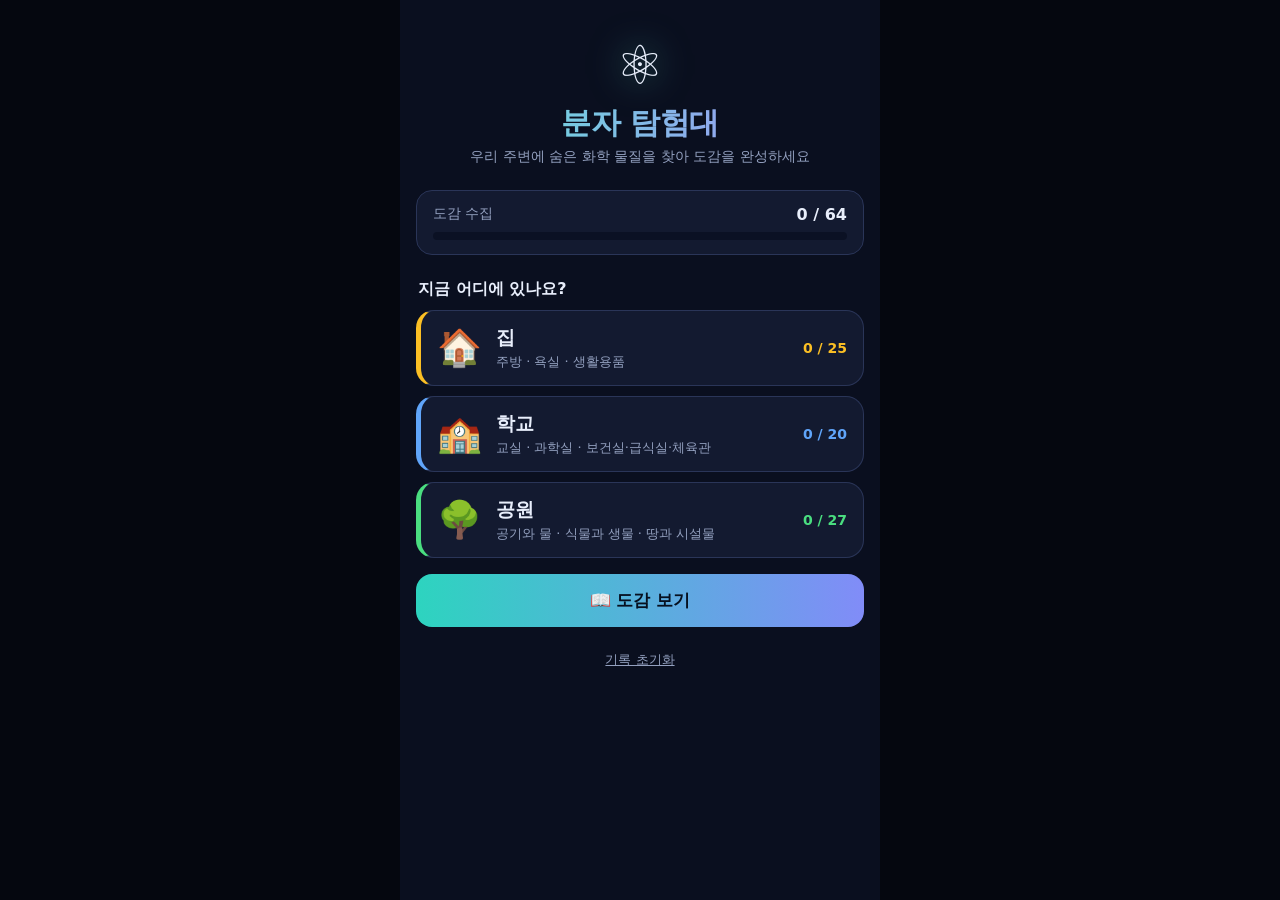
==== index.html @ b50234a3 "분자 탐험대 첫 버전: 화학 물질 채집 도감 게임 Co-Authored-By: Claude Fable 5.2 <noreply@anthropic.com>" ====
<!doctype html>
<html lang="ko">
<head>
<meta charset="utf-8">
<meta name="viewport" content="width=device-width, initial-scale=1, viewport-fit=cover, user-scalable=no">
<meta name="theme-color" content="#0a0f1f">
<meta name="apple-mobile-web-app-capable" content="yes">
<meta name="mobile-web-app-capable" content="yes">
<link rel="manifest" href="manifest.json">
<link rel="icon" href="icon.svg" type="image/svg+xml">
<title>분자 탐험대</title>
<link rel="stylesheet" href="style.css">
</head>
<body>
<div id="app">

  <!-- 홈 -->
  <section id="s-home" class="screen active">
    <header class="hero">
      <div class="logo">⚛️</div>
      <h1>분자 탐험대</h1>
      <p>우리 주변에 숨은 화학 물질을 찾아 도감을 완성하세요</p>
    </header>
    <div class="total">
      <div class="total-row"><span>도감 수집</span><b id="home-count">0 / 0</b></div>
      <div class="bar"><i id="home-bar"></i></div>
    </div>
    <h2 class="sec">지금 어디에 있나요?</h2>
    <div id="place-list" class="place-list"></div>
    <button id="btn-dex" class="btn wide">📖 도감 보기</button>
    <button id="btn-reset" class="link">기록 초기화</button>
  </section>

  <!-- 구역 선택 -->
  <section id="s-zones" class="screen">
    <div class="topbar"><button class="back" data-go="home">‹</button><h2 id="zones-title"></h2></div>
    <p class="guide">탐색할 구역을 고르세요. 카메라가 켜지면 휴대폰을 돌려 주변을 둘러보세요.</p>
    <div id="zone-list" class="zone-list"></div>
  </section>

  <!-- AR 탐색 -->
  <section id="s-ar" class="screen ar">
    <video id="cam" playsinline muted autoplay></video>
    <div id="ar-bg"></div>
    <div id="orbs"></div>
    <div class="reticle"></div>
    <div class="ar-top">
      <button class="back" id="ar-back">‹</button>
      <div class="ar-title"><b id="ar-zone"></b><span id="ar-count"></span></div>
      <button class="chip" id="ar-dex">📖</button>
    </div>
    <div id="ar-arrow-l" class="ar-arrow l">◀<span>신호</span></div>
    <div id="ar-arrow-r" class="ar-arrow r"><span>신호</span>▶</div>
    <div class="ar-bottom"><div id="ar-hint"></div></div>
  </section>

  <!-- 도감 -->
  <section id="s-dex" class="screen">
    <div class="topbar"><button class="back" id="dex-back">‹</button><h2>화학 물질 도감</h2><b id="dex-count" class="count"></b></div>
    <div id="dex-filters" class="filters"></div>
    <div id="dex-grid" class="dex-grid"></div>
  </section>

  <!-- 물질 카드 (채집 / 상세) -->
  <div id="sheet" class="sheet hidden">
    <div class="sheet-inner">
      <button id="sheet-close" class="close">✕</button>
      <div class="sheet-head">
        <span id="sh-no" class="no"></span>
        <span id="sh-badge" class="badge"></span>
      </div>
      <h2 id="sh-name"></h2>
      <div id="sh-formula" class="formula"></div>
      <div class="mol-wrap">
        <canvas id="mol"></canvas>
        <div id="sh-scanline" class="scanline"></div>
        <div class="mol-tip">손가락으로 돌려 보세요</div>
      </div>
      <div id="sh-scan" class="scan-area">
        <p id="sh-signal"></p>
        <button id="btn-scan" class="scan-btn"><i id="scan-fill"></i><span>길게 눌러 분석하기</span></button>
      </div>
      <div id="sh-info" class="info">
        <div id="sh-new" class="newtag"></div>
        <p id="sh-desc" class="desc"></p>
        <p id="sh-simple" class="simple"></p>
        <div id="sh-legend" class="legend"></div>
        <h3>어디에 있을까?</h3>
        <ul id="sh-sources" class="sources"></ul>
        <button id="btn-ok" class="btn wide">확인</button>
      </div>
    </div>
  </div>

  <div id="toast" class="toast"></div>
</div>
<script src="js/data.js"></script>
<script src="js/chem.js"></script>
<script src="js/render.js"></script>
<script src="js/app.js"></script>
</body>
</html>
---- style.css ----
:root {
  --bg: #0a0f1f; --panel: #131a30; --panel2: #1b2442; --line: #2a3558;
  --text: #e8eefb; --dim: #93a0bf; --acc: #5eead4; --acc2: #a78bfa;
  --sat: env(safe-area-inset-top, 0px); --sab: env(safe-area-inset-bottom, 0px);
}
* { box-sizing: border-box; -webkit-tap-highlight-color: transparent; }
html, body { margin: 0; height: 100%; background: #05070f; color: var(--text); overscroll-behavior: none;
  font-family: system-ui, -apple-system, "Apple SD Gothic Neo", "Malgun Gothic", "Noto Sans KR", sans-serif; }
button { font: inherit; color: inherit; border: 0; background: none; cursor: pointer; touch-action: manipulation; }
#app { position: relative; max-width: 480px; height: 100dvh; margin: 0 auto; background: var(--bg); overflow: hidden; }
.screen { position: absolute; inset: 0; display: none; flex-direction: column; overflow-y: auto;
  padding: calc(var(--sat) + 16px) 16px calc(var(--sab) + 20px); }
.screen.active { display: flex; }

/* 홈 */
.hero { text-align: center; padding: 18px 0 8px; }
.logo { font-size: 54px; filter: drop-shadow(0 0 18px rgba(94, 234, 212, .6)); animation: float 4s ease-in-out infinite; }
.hero h1 { margin: 6px 0 4px; font-size: 30px; letter-spacing: -.5px;
  background: linear-gradient(90deg, var(--acc), var(--acc2)); -webkit-background-clip: text; background-clip: text; color: transparent; }
.hero p { margin: 0; color: var(--dim); font-size: 14px; }
.total { background: var(--panel); border: 1px solid var(--line); border-radius: 16px; padding: 14px 16px; margin: 16px 0 6px; }
.total-row { display: flex; justify-content: space-between; font-size: 14px; color: var(--dim); margin-bottom: 8px; }
.total-row b { color: var(--text); font-size: 16px; }
.bar { height: 8px; border-radius: 8px; background: #0b1124; overflow: hidden; }
.bar i { display: block; height: 100%; width: 0; border-radius: 8px; background: linear-gradient(90deg, var(--acc), var(--acc2)); transition: width .5s; }
.sec { font-size: 16px; margin: 18px 2px 10px; }
.place-list { display: grid; grid-template-columns: minmax(0, 1fr); gap: 10px; }
.place { display: flex; align-items: center; gap: 14px; width: 100%; text-align: left; padding: 14px 16px; min-height: 76px;
  background: var(--panel); border: 1px solid var(--line); border-radius: 18px; border-left: 5px solid var(--c); }
.place:active, .zone:active, .dex-card:active { transform: scale(.98); }
.place .em { font-size: 36px; }
.place .tx { flex: 1; min-width: 0; }
.place .tx b { display: block; font-size: 19px; }
.place .tx span { font-size: 13px; color: var(--dim); }
.place .pc { font-size: 14px; color: var(--c); font-weight: 700; white-space: nowrap; }
.btn { background: linear-gradient(90deg, #2dd4bf, #818cf8); color: #06101f; font-weight: 800; font-size: 17px; border-radius: 16px; padding: 15px 18px; min-height: 52px; }
.btn.wide { width: 100%; margin-top: 16px; }
.link { color: var(--dim); font-size: 13px; text-decoration: underline; margin: 14px auto 0; padding: 10px; }

/* 상단 바 */
.topbar { display: flex; align-items: center; gap: 8px; margin-bottom: 10px; }
.topbar h2 { margin: 0; font-size: 20px; flex: 1; }
.back { width: 44px; height: 44px; border-radius: 14px; background: var(--panel2); font-size: 26px; line-height: 1; flex: none; }
.count { color: var(--acc); font-size: 15px; }
.guide { color: var(--dim); font-size: 14px; margin: 0 2px 14px; line-height: 1.5; }
.zone-list { display: grid; grid-template-columns: minmax(0, 1fr); gap: 10px; }
.zone { display: flex; align-items: center; gap: 14px; text-align: left; padding: 16px; min-height: 84px; background: var(--panel); border: 1px solid var(--line); border-radius: 18px; }
.zone .em { font-size: 34px; }
.zone .tx { flex: 1; min-width: 0; }
.zone .tx b { font-size: 18px; display: block; margin-bottom: 6px; }
.zone .tx small { color: var(--dim); font-size: 12px; display: block; margin-top: 5px; overflow: hidden; text-overflow: ellipsis; white-space: nowrap; }
.zone .go { color: var(--acc); font-weight: 800; font-size: 14px; white-space: nowrap; }

/* AR */
.screen.ar { padding: 0; overflow: hidden; touch-action: none; user-select: none; -webkit-user-select: none; }
#cam, #ar-bg { position: absolute; inset: 0; width: 100%; height: 100%; object-fit: cover; }
#ar-bg { background:
  radial-gradient(60% 40% at 30% 30%, rgba(94, 234, 212, .22), transparent 70%),
  radial-gradient(50% 40% at 75% 70%, rgba(167, 139, 250, .25), transparent 70%),
  repeating-linear-gradient(0deg, rgba(255, 255, 255, .04) 0 1px, transparent 1px 44px),
  repeating-linear-gradient(90deg, rgba(255, 255, 255, .04) 0 1px, transparent 1px 44px), #0a1024;
  background-size: auto, auto, 44px 44px, 44px 44px, auto; }
.ar.has-cam #ar-bg { display: none; }
#orbs { position: absolute; inset: 0; overflow: hidden; }
.orb { position: absolute; left: 0; top: 0; width: 96px; margin: -48px 0 0 -48px; text-align: center; will-change: transform; pointer-events: auto; }
.orb .ball { width: 84px; height: 84px; margin: 0 auto; border-radius: 50%; display: grid; place-items: center; font-size: 36px; position: relative;
  background: radial-gradient(circle at 35% 30%, rgba(255, 255, 255, .55), rgba(94, 234, 212, .35) 45%, rgba(20, 30, 70, .55) 100%);
  border: 2px solid rgba(94, 234, 212, .9); box-shadow: 0 0 22px rgba(94, 234, 212, .8), inset 0 0 18px rgba(255, 255, 255, .25);
  animation: bob 3s ease-in-out infinite; }
.orb .ball::after { content: "?"; position: absolute; right: -4px; top: -6px; width: 28px; height: 28px; border-radius: 50%; background: #f59e0b; color: #1a1200; font-size: 17px; font-weight: 900; display: grid; place-items: center; }
.orb.found .ball { border-color: rgba(203, 213, 225, .6); box-shadow: none; opacity: .6; background: rgba(30, 41, 80, .6); }
.orb.found .ball::after { content: "✓"; background: #34d399; }
.orb .lb { display: inline-block; margin-top: 6px; padding: 3px 9px; border-radius: 10px; font-size: 12px; font-weight: 700; background: rgba(5, 8, 20, .72); white-space: nowrap; }
.reticle { position: absolute; left: 50%; top: 50%; width: 150px; height: 150px; margin: -75px 0 0 -75px; border-radius: 50%; border: 1.5px dashed rgba(255, 255, 255, .28); pointer-events: none; }
.ar-top { position: absolute; left: 0; right: 0; top: 0; display: flex; align-items: center; gap: 10px; padding: calc(var(--sat) + 12px) 12px 22px;
  background: linear-gradient(rgba(4, 7, 18, .8), transparent); }
.ar-top .back, .chip { background: rgba(19, 26, 48, .85); }
.chip { width: 44px; height: 44px; border-radius: 14px; font-size: 20px; }
.ar-title { flex: 1; text-align: center; line-height: 1.25; }
.ar-title b { display: block; font-size: 17px; }
.ar-title span { font-size: 13px; color: var(--acc); font-weight: 700; }
.ar-bottom { position: absolute; left: 0; right: 0; bottom: 0; padding: 26px 16px calc(var(--sab) + 18px); text-align: center; pointer-events: none;
  background: linear-gradient(transparent, rgba(4, 7, 18, .8)); }
#ar-hint { font-size: 14px; color: #dbe6ff; }
.ar-arrow { position: absolute; top: 50%; transform: translateY(-50%); display: none; align-items: center; gap: 4px; padding: 10px 8px; font-size: 22px; color: #fbbf24; font-weight: 800;
  background: rgba(5, 8, 20, .6); pointer-events: none; animation: pulse 1.1s ease-in-out infinite; }
.ar-arrow span { font-size: 12px; }
.ar-arrow.l { left: 0; border-radius: 0 14px 14px 0; }
.ar-arrow.r { right: 0; border-radius: 14px 0 0 14px; }
.ar-arrow.on { display: flex; }

/* 도감 */
.filters { display: flex; gap: 8px; overflow-x: auto; padding: 2px 0 12px; margin: 0 -16px; padding-left: 16px; padding-right: 16px; scrollbar-width: none; flex: none; }
.filters::-webkit-scrollbar { display: none; }
.fchip { flex: none; padding: 9px 14px; min-height: 40px; border-radius: 20px; background: var(--panel2); font-size: 14px; color: var(--dim); border: 1px solid transparent; }
.fchip.on { background: rgba(94, 234, 212, .15); border-color: var(--acc); color: var(--acc); font-weight: 700; }
.dex-grid { display: grid; grid-template-columns: repeat(3, 1fr); gap: 9px; padding-bottom: 20px; }
.dex-card { position: relative; aspect-ratio: 1 / 1.12; border-radius: 16px; background: var(--panel); border: 1px solid var(--line); padding: 8px 6px; display: flex; flex-direction: column; align-items: center; justify-content: center; text-align: center; overflow: hidden; min-width: 0; }
.dex-card .n { position: absolute; left: 8px; top: 6px; font-size: 11px; color: var(--dim); }
.dex-card .dot { position: absolute; right: 8px; top: 8px; width: 9px; height: 9px; border-radius: 50%; background: var(--g); }
.dex-card .f { font-size: 17px; font-weight: 800; color: var(--g); margin-bottom: 6px; word-break: break-all; line-height: 1.15; }
.dex-card .f.long { font-size: 13px; }
.dex-card .nm { font-size: 11.5px; line-height: 1.25; word-break: break-all; max-width: 100%; }
.dex-card.got { border-color: color-mix(in srgb, var(--g) 55%, transparent); background: linear-gradient(160deg, color-mix(in srgb, var(--g) 16%, var(--panel)), var(--panel)); }
.dex-card.lock .f { color: #3b4770; font-size: 30px; }
.dex-card.lock .nm { color: #56628a; }
.dex-card.sp { border-style: dashed; }

/* 물질 카드 */
.sheet { position: absolute; inset: 0; z-index: 20; background: rgba(3, 5, 14, .86); backdrop-filter: blur(6px); -webkit-backdrop-filter: blur(6px); display: flex; align-items: flex-end; }
.sheet.hidden { display: none; }
.sheet-inner { position: relative; width: 100%; max-height: 100%; overflow-y: auto; background: var(--panel); border-radius: 26px 26px 0 0; border-top: 1px solid var(--line);
  padding: 18px 18px calc(var(--sab) + 20px); animation: up .28s ease-out; }
.close { position: absolute; right: 12px; top: 12px; width: 44px; height: 44px; border-radius: 50%; background: var(--panel2); font-size: 17px; z-index: 2; }
.sheet-head { display: flex; align-items: center; gap: 8px; }
.no { color: var(--dim); font-size: 13px; font-weight: 700; }
.badge { font-size: 12px; font-weight: 800; padding: 3px 10px; border-radius: 10px; background: var(--g, #334); color: #08101f; }
.sheet h2 { margin: 8px 44px 2px 0; font-size: 24px; word-break: keep-all; }
.formula { color: var(--acc); font-size: 18px; font-weight: 700; min-height: 24px; }
.mol-wrap { position: relative; height: min(38dvh, 300px); margin: 10px 0; border-radius: 20px; overflow: hidden;
  background: radial-gradient(circle at 50% 45%, #25315c, #0b1124 75%); border: 1px solid var(--line); }
#mol { width: 100%; height: 100%; display: block; touch-action: none; transition: filter .6s; }
.mystery #mol { filter: blur(7px) grayscale(1) brightness(.55); }
.mol-tip { position: absolute; left: 0; right: 0; bottom: 8px; text-align: center; font-size: 11px; color: rgba(255, 255, 255, .45); pointer-events: none; }
.scanline { position: absolute; left: 0; right: 0; height: 3px; top: 0; background: var(--acc); box-shadow: 0 0 16px 4px rgba(94, 234, 212, .7); display: none; }
.scanning .scanline { display: block; animation: scan 1s linear infinite; }
.scan-area { text-align: center; display: none; }
.mystery .scan-area { display: block; }
.mystery .info { display: none; }
.scan-area p { color: var(--dim); font-size: 14px; margin: 6px 0 12px; }
.scan-btn { position: relative; width: 100%; min-height: 60px; border-radius: 18px; background: var(--panel2); border: 2px solid var(--acc); font-size: 17px; font-weight: 800; overflow: hidden;
  touch-action: none; user-select: none; -webkit-user-select: none; -webkit-touch-callout: none; }
.scan-btn i { position: absolute; left: 0; top: 0; bottom: 0; width: 0; background: linear-gradient(90deg, #2dd4bf, #818cf8); }
.scan-btn span { position: relative; }
.newtag { display: none; margin: 4px 0 8px; padding: 8px 12px; border-radius: 12px; font-weight: 800; font-size: 14px; background: rgba(251, 191, 36, .16); color: #fcd34d; }
.newtag.on { display: block; animation: pop .4s ease-out; }
.desc { font-size: 15.5px; line-height: 1.65; margin: 8px 0; white-space: pre-line; word-break: keep-all; }
.simple { font-size: 13px; line-height: 1.55; color: #fbd38d; background: rgba(251, 191, 36, .08); border-radius: 12px; padding: 9px 12px; margin: 8px 0; word-break: keep-all; }
.simple:empty { display: none; }
.legend { display: flex; flex-wrap: wrap; gap: 6px 10px; margin: 10px 0 4px; }
.legend span { display: inline-flex; align-items: center; gap: 5px; font-size: 12.5px; color: var(--dim); }
.legend i { width: 13px; height: 13px; border-radius: 50%; display: inline-block; border: 1px solid rgba(255, 255, 255, .25); }
.info h3 { font-size: 14px; margin: 16px 0 6px; color: var(--dim); }
.sources { list-style: none; margin: 0; padding: 0; display: grid; gap: 6px; }
.sources li { display: flex; align-items: center; gap: 8px; font-size: 14px; padding: 9px 12px; border-radius: 12px; background: var(--panel2); color: var(--dim); }
.sources li.ok { color: var(--text); }
.sources li b { margin-left: auto; font-size: 12px; color: #56628a; white-space: nowrap; }
.sources li.ok b { color: #34d399; }

.toast { position: absolute; left: 50%; bottom: calc(var(--sab) + 90px); transform: translate(-50%, 20px); z-index: 30; max-width: 86%; padding: 12px 18px; border-radius: 16px;
  background: #f8fafc; color: #0b1124; font-size: 14px; font-weight: 700; text-align: center; opacity: 0; pointer-events: none; transition: .3s; word-break: keep-all; }
.toast.on { opacity: 1; transform: translate(-50%, 0); }

@keyframes float { 50% { transform: translateY(-7px); } }
@keyframes bob { 50% { transform: translateY(-8px); } }
@keyframes pulse { 50% { opacity: .45; } }
@keyframes up { from { transform: translateY(40px); opacity: 0; } }
@keyframes pop { from { transform: scale(.8); opacity: 0; } }
@keyframes scan { from { top: 0; } to { top: 100%; } }
@media (prefers-reduced-motion: reduce) { * { animation: none !important; } }
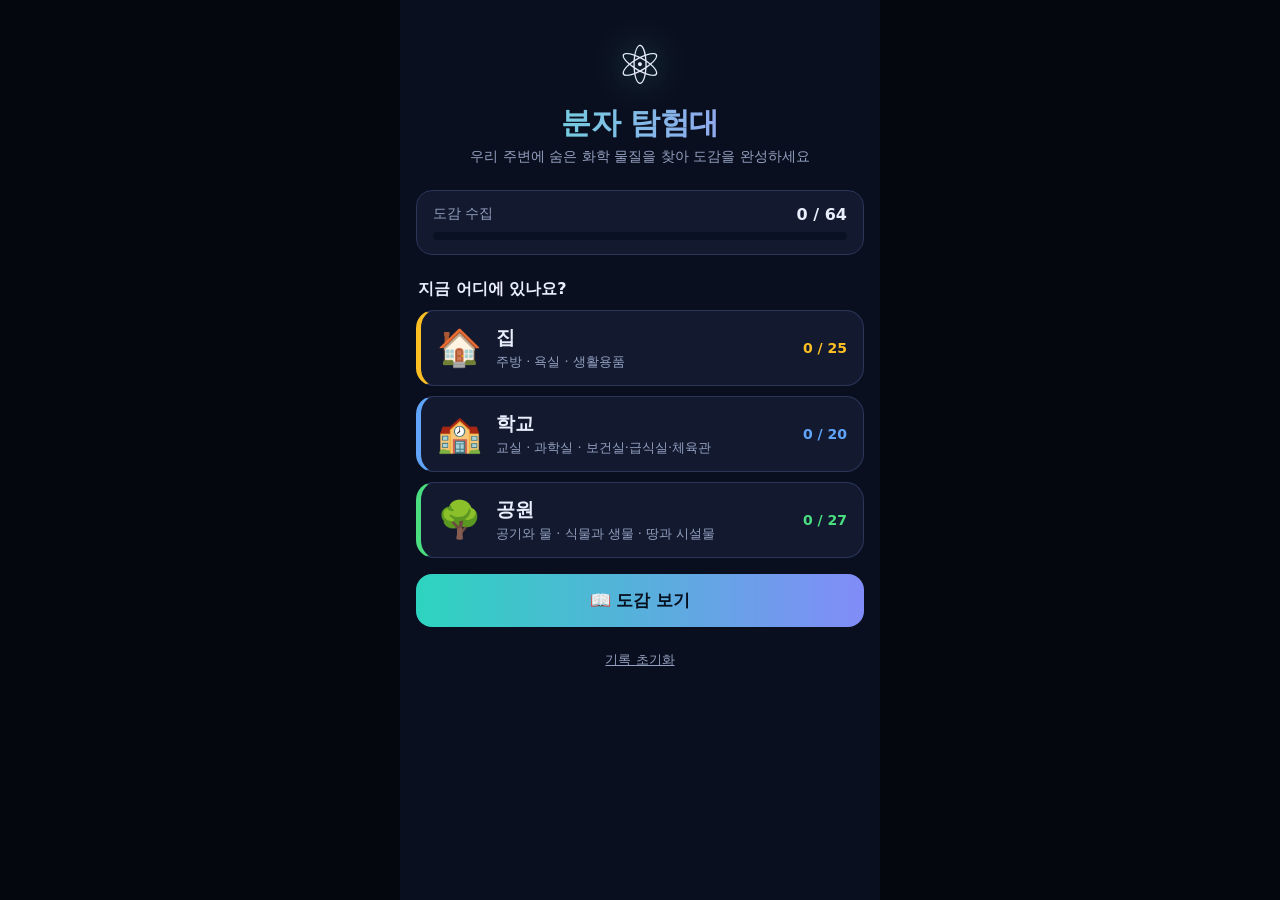
==== commit 0c4191a2: "카메라로 실제 물건을 인식해야 물질이 나타나도록 변경 - 기기 내 CLIP 모델(transformers.js)로 구역별 물건 인식 - 방향 센서 기반 가상 신호 제거, 사진으로 찾" ====
--- a/index.html
+++ b/index.html
@@ -34,24 +34,31 @@
   <!-- 구역 선택 -->
   <section id="s-zones" class="screen">
     <div class="topbar"><button class="back" data-go="home">‹</button><h2 id="zones-title"></h2></div>
-    <p class="guide">탐색할 구역을 고르세요. 카메라가 켜지면 휴대폰을 돌려 주변을 둘러보세요.</p>
+    <p class="guide">탐색할 구역을 고르세요. 카메라가 켜지면 그 구역에 있는 실제 물건을 비춰 보세요.</p>
     <div id="zone-list" class="zone-list"></div>
   </section>
 
-  <!-- AR 탐색 -->
+  <!-- 카메라 탐색 -->
   <section id="s-ar" class="screen ar">
     <video id="cam" playsinline muted autoplay></video>
     <div id="ar-bg"></div>
-    <div id="orbs"></div>
-    <div class="reticle"></div>
+    <img id="ar-photo" alt="">
+    <div class="frame"><i></i><i></i><i></i><i></i></div>
     <div class="ar-top">
       <button class="back" id="ar-back">‹</button>
       <div class="ar-title"><b id="ar-zone"></b><span id="ar-count"></span></div>
       <button class="chip" id="ar-dex">📖</button>
     </div>
-    <div id="ar-arrow-l" class="ar-arrow l">◀<span>신호</span></div>
-    <div id="ar-arrow-r" class="ar-arrow r"><span>신호</span>▶</div>
-    <div class="ar-bottom"><div id="ar-hint"></div></div>
+    <div id="ar-status" class="ar-status"></div>
+    <div class="ar-bottom">
+      <div id="ar-found" class="ar-found"></div>
+      <div class="ar-list-t">이 구역에서 찾을 물건</div>
+      <div id="ar-list" class="ar-list"></div>
+      <div class="ar-actions">
+        <label class="btn2">📷 사진으로 찾기<input type="file" accept="image/*" id="ar-file" hidden></label>
+        <button class="btn2" id="ar-photo-close">↩ 카메라로 돌아가기</button>
+      </div>
+    </div>
   </section>
 
   <!-- 도감 -->
@@ -95,6 +102,7 @@
   <div id="toast" class="toast"></div>
 </div>
 <script src="js/data.js"></script>
+<script src="js/embeds.js"></script>
 <script src="js/chem.js"></script>
 <script src="js/render.js"></script>
 <script src="js/app.js"></script>
--- a/style.css
+++ b/style.css
@@ -61,17 +61,16 @@
   repeating-linear-gradient(90deg, rgba(255, 255, 255, .04) 0 1px, transparent 1px 44px), #0a1024;
   background-size: auto, auto, 44px 44px, 44px 44px, auto; }
 .ar.has-cam #ar-bg { display: none; }
-#orbs { position: absolute; inset: 0; overflow: hidden; }
-.orb { position: absolute; left: 0; top: 0; width: 96px; margin: -48px 0 0 -48px; text-align: center; will-change: transform; pointer-events: auto; }
-.orb .ball { width: 84px; height: 84px; margin: 0 auto; border-radius: 50%; display: grid; place-items: center; font-size: 36px; position: relative;
-  background: radial-gradient(circle at 35% 30%, rgba(255, 255, 255, .55), rgba(94, 234, 212, .35) 45%, rgba(20, 30, 70, .55) 100%);
-  border: 2px solid rgba(94, 234, 212, .9); box-shadow: 0 0 22px rgba(94, 234, 212, .8), inset 0 0 18px rgba(255, 255, 255, .25);
-  animation: bob 3s ease-in-out infinite; }
-.orb .ball::after { content: "?"; position: absolute; right: -4px; top: -6px; width: 28px; height: 28px; border-radius: 50%; background: #f59e0b; color: #1a1200; font-size: 17px; font-weight: 900; display: grid; place-items: center; }
-.orb.found .ball { border-color: rgba(203, 213, 225, .6); box-shadow: none; opacity: .6; background: rgba(30, 41, 80, .6); }
-.orb.found .ball::after { content: "✓"; background: #34d399; }
-.orb .lb { display: inline-block; margin-top: 6px; padding: 3px 9px; border-radius: 10px; font-size: 12px; font-weight: 700; background: rgba(5, 8, 20, .72); white-space: nowrap; }
-.reticle { position: absolute; left: 50%; top: 50%; width: 150px; height: 150px; margin: -75px 0 0 -75px; border-radius: 50%; border: 1.5px dashed rgba(255, 255, 255, .28); pointer-events: none; }
+#ar-photo { position: absolute; inset: 0; width: 100%; height: 100%; object-fit: contain; background: #05070f; display: none; }
+.ar.has-photo #ar-photo { display: block; }
+.frame { position: absolute; left: 50%; top: 40%; width: min(72vw, 340px); aspect-ratio: 1; transform: translate(-50%, -50%); pointer-events: none; }
+.ar.has-photo .frame { display: none; }
+.frame i { position: absolute; width: 34px; height: 34px; border: 3px solid rgba(255, 255, 255, .85); transition: border-color .3s; }
+.frame i:nth-child(1) { left: 0; top: 0; border-right: 0; border-bottom: 0; border-radius: 14px 0 0 0; }
+.frame i:nth-child(2) { right: 0; top: 0; border-left: 0; border-bottom: 0; border-radius: 0 14px 0 0; }
+.frame i:nth-child(3) { left: 0; bottom: 0; border-right: 0; border-top: 0; border-radius: 0 0 0 14px; }
+.frame i:nth-child(4) { right: 0; bottom: 0; border-left: 0; border-top: 0; border-radius: 0 0 14px 0; }
+.ar.detected .frame i { border-color: var(--acc); box-shadow: 0 0 14px rgba(94, 234, 212, .7); }
 .ar-top { position: absolute; left: 0; right: 0; top: 0; display: flex; align-items: center; gap: 10px; padding: calc(var(--sat) + 12px) 12px 22px;
   background: linear-gradient(rgba(4, 7, 18, .8), transparent); }
 .ar-top .back, .chip { background: rgba(19, 26, 48, .85); }
@@ -79,15 +78,28 @@
 .ar-title { flex: 1; text-align: center; line-height: 1.25; }
 .ar-title b { display: block; font-size: 17px; }
 .ar-title span { font-size: 13px; color: var(--acc); font-weight: 700; }
-.ar-bottom { position: absolute; left: 0; right: 0; bottom: 0; padding: 26px 16px calc(var(--sab) + 18px); text-align: center; pointer-events: none;
-  background: linear-gradient(transparent, rgba(4, 7, 18, .8)); }
-#ar-hint { font-size: 14px; color: #dbe6ff; }
-.ar-arrow { position: absolute; top: 50%; transform: translateY(-50%); display: none; align-items: center; gap: 4px; padding: 10px 8px; font-size: 22px; color: #fbbf24; font-weight: 800;
-  background: rgba(5, 8, 20, .6); pointer-events: none; animation: pulse 1.1s ease-in-out infinite; }
-.ar-arrow span { font-size: 12px; }
-.ar-arrow.l { left: 0; border-radius: 0 14px 14px 0; }
-.ar-arrow.r { right: 0; border-radius: 14px 0 0 14px; }
-.ar-arrow.on { display: flex; }
+.ar-status { position: absolute; left: 12px; right: 12px; top: calc(var(--sat) + 74px); margin: 0 auto; width: fit-content; max-width: calc(100% - 24px); padding: 8px 14px; border-radius: 14px;
+  background: rgba(5, 8, 20, .72); font-size: 13.5px; text-align: center; line-height: 1.45; word-break: keep-all; }
+.ar-bottom { position: absolute; left: 0; right: 0; bottom: 0; padding: 30px 12px calc(var(--sab) + 12px);
+  background: linear-gradient(transparent, rgba(4, 7, 18, .88) 34%); }
+.ar-found { display: grid; gap: 8px; margin-bottom: 10px; }
+.det { background: rgba(19, 26, 48, .94); border: 2px solid var(--acc); border-radius: 18px; padding: 12px; box-shadow: 0 0 22px rgba(94, 234, 212, .35); animation: pop .3s ease-out; }
+.det-t { font-size: 15px; margin-bottom: 9px; }
+.det-t b { color: var(--acc); }
+.det-b { display: flex; flex-wrap: wrap; gap: 8px; }
+.sub { flex: 1 1 40%; min-height: 48px; padding: 10px 12px; border-radius: 14px; font-weight: 800; font-size: 15px; color: #06101f; background: linear-gradient(90deg, #2dd4bf, #818cf8); }
+.sub.got { background: var(--panel2); color: var(--text); font-weight: 600; border: 1px solid var(--line); }
+.ar-list-t { font-size: 12px; color: var(--dim); margin: 0 2px 6px; }
+.ar-list { display: flex; gap: 6px; overflow-x: auto; scrollbar-width: none; margin: 0 -12px; padding: 0 12px 2px; }
+.ar-list::-webkit-scrollbar { display: none; }
+.tgt { flex: none; padding: 7px 11px; border-radius: 14px; background: rgba(19, 26, 48, .9); border: 1px solid var(--line); font-size: 13px; white-space: nowrap; }
+.tgt b { color: #fbbf24; margin-left: 2px; }
+.tgt.done { opacity: .6; }
+.tgt.done b { color: #34d399; }
+.ar-actions { display: flex; gap: 8px; margin-top: 10px; }
+.btn2 { flex: 1; display: grid; place-items: center; min-height: 46px; border-radius: 14px; background: rgba(27, 36, 66, .95); border: 1px solid var(--line); font-size: 14px; font-weight: 700; cursor: pointer; }
+#ar-photo-close { display: none; }
+.ar.has-photo #ar-photo-close { display: grid; }
 
 /* 도감 */
 .filters { display: flex; gap: 8px; overflow-x: auto; padding: 2px 0 12px; margin: 0 -16px; padding-left: 16px; padding-right: 16px; scrollbar-width: none; flex: none; }
